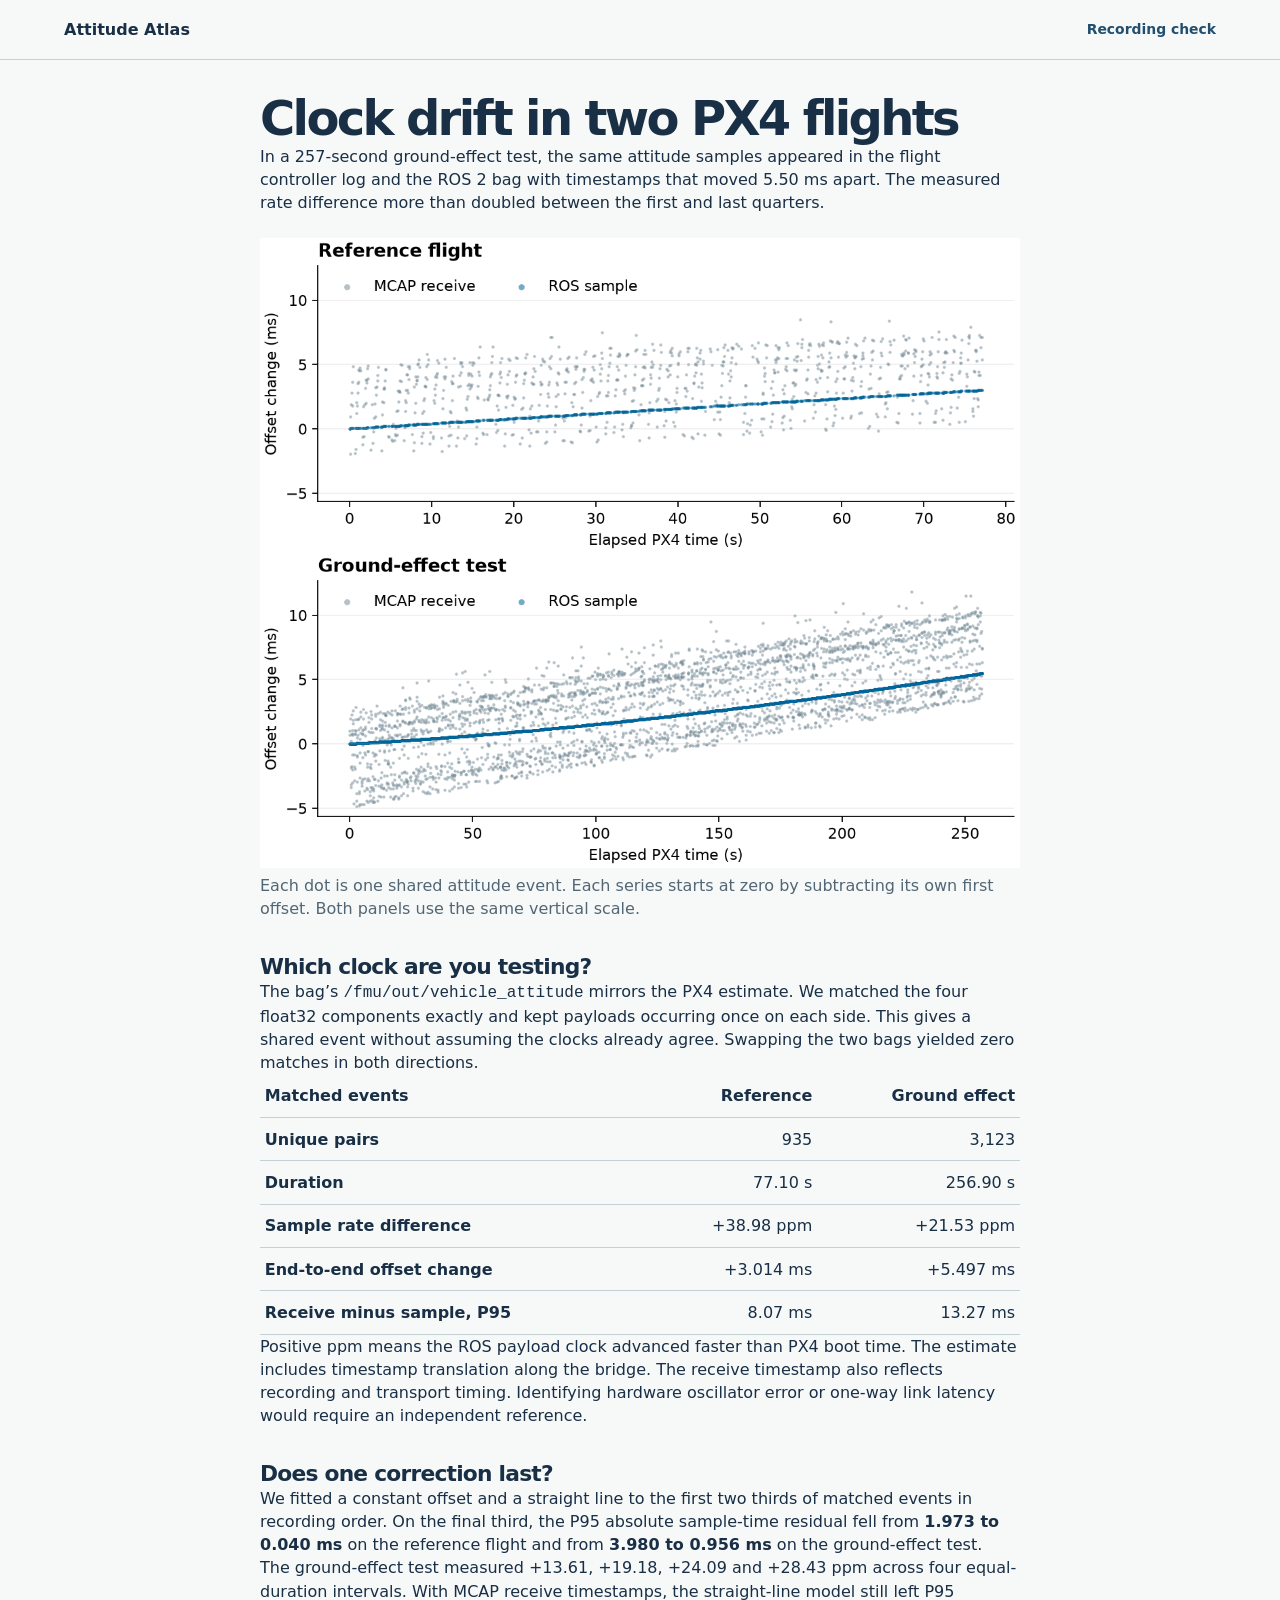
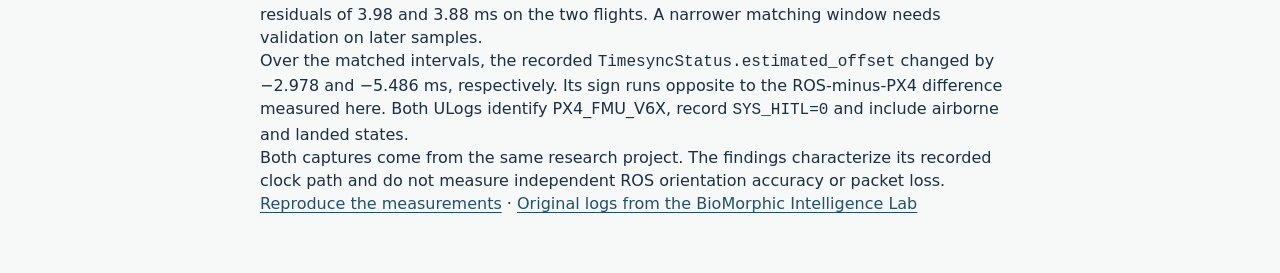
==== site/clock-study.html @ d073efee "Show real sample drift and recorder jitter side by side on the public site" ====
<!doctype html>
<html lang="en">
<head>
  <meta charset="utf-8">
  <meta name="viewport" content="width=device-width, initial-scale=1">
  <title>Clock drift in two PX4 flights · Attitude Atlas</title>
  <link rel="stylesheet" href="style.css">
  <style>
    main.study {max-width: 760px; padding-block: 2rem 4rem}
    .study h1 {font-size: clamp(2rem, 5vw, 3rem); line-height: 1.1}
    .study h2 {margin-top: 2rem}
    figure {margin: 1.5rem 0} figure img {width: 100%;height: auto}
    figcaption {color: var(--muted)}
    .study table {width: 100%;border-collapse: collapse;font-variant-numeric: tabular-nums}
    .study th,.study td {padding: .6rem .3rem; border-bottom: 1px solid var(--line); text-align: right}
    .study th:first-child {text-align: left}
  </style>
</head>
<body>
<header><div class="bar"><a class="brand" href="./">Attitude Atlas</a><nav><a href="logs.html">Recording check</a></nav></div></header>
<main class="study">
  <h1>Clock drift in two PX4 flights</h1>
  <p>In a 257-second ground-effect test, the same attitude samples appeared in the flight controller log and the ROS 2 bag with timestamps that moved 5.50 ms apart. The measured rate difference more than doubled between the first and last quarters.</p>
  <figure><img src="clock-offsets.png" width="1120" height="928" alt="Across both flights the ROS sample offset rises smoothly. The MCAP receive offset varies by several milliseconds between consecutive events.">
  <figcaption>Each dot is one shared attitude event. Each series starts at zero by subtracting its own first offset. Both panels use the same vertical scale.</figcaption></figure>
  <h2>Which clock are you testing?</h2>
  <p>The bag’s <code>/fmu/out/vehicle_attitude</code> mirrors the PX4 estimate. We matched the four float32 components exactly and kept payloads occurring once on each side. This gives a shared event without assuming the clocks already agree. Swapping the two bags yielded zero matches in both directions.</p>
  <table><thead><tr><th scope="col">Matched events</th><th scope="col">Reference</th><th scope="col">Ground effect</th></tr></thead>
  <tbody>
    <tr><th scope="row">Unique pairs</th><td>935</td><td>3,123</td></tr>
    <tr><th scope="row">Duration</th><td>77.10 s</td><td>256.90 s</td></tr>
    <tr><th scope="row">Sample rate difference</th><td>+38.98 ppm</td><td>+21.53 ppm</td></tr>
    <tr><th scope="row">End-to-end offset change</th><td>+3.014 ms</td><td>+5.497 ms</td></tr>
    <tr><th scope="row">Receive minus sample, P95</th><td>8.07 ms</td><td>13.27 ms</td></tr>
  </tbody></table>
  <p>Positive ppm means the ROS payload clock advanced faster than PX4 boot time. The estimate includes timestamp translation along the bridge. The receive timestamp also reflects recording and transport timing. Identifying hardware oscillator error or one-way link latency would require an independent reference.</p>
  <h2>Does one correction last?</h2>
  <p>We fitted a constant offset and a straight line to the first two thirds of matched events in recording order. On the final third, the P95 absolute sample-time residual fell from <strong>1.973 to 0.040 ms</strong> on the reference flight and from <strong>3.980 to 0.956 ms</strong> on the ground-effect test.</p>
  <p>The ground-effect test measured +13.61, +19.18, +24.09 and +28.43 ppm across four equal-duration intervals. With MCAP receive timestamps, the straight-line model still left P95 residuals of 3.98 and 3.88 ms on the two flights. A narrower matching window needs validation on later samples.</p>
  <p>Over the matched intervals, the recorded <code>TimesyncStatus.estimated_offset</code> changed by −2.978 and −5.486 ms, respectively. Its sign runs opposite to the ROS-minus-PX4 difference measured here. Both ULogs identify PX4_FMU_V6X, record <code>SYS_HITL=0</code> and include airborne and landed states.</p>
  <p>Both captures come from the same research project. The findings characterize its recorded clock path and do not measure independent ROS orientation accuracy or packet loss.</p>
  <p><a href="https://github.com/lazyerZZZ/attitude-atlas/tree/main/examples/clock-study">Reproduce the measurements</a> · <a href="https://github.com/BioMorphic-Intelligence-Lab/manipulator_assisted_landing/tree/488db55fa1d7b541b5287bd4faeeb33a91b6d533/data">Original logs from the BioMorphic Intelligence Lab</a></p>
</main>
</body></html>
---- site/style.css ----
:root {
  color-scheme: light;
  --ink: #192f46;
  --muted: #526675;
  --line: #c5d0d5;
  --blue: #214f70;
  --paper: #f7f9f8;
  --signal: #ff9963;
  font:
    16px/1.45 "Inter",
    system-ui,
    sans-serif;
  color: var(--ink);
  background: var(--paper);
}
* {
  box-sizing: border-box;
}
body {
  margin: 0;
}
a {
  color: var(--blue);
  text-underline-offset: 3px;
}
button,
select,
textarea,
input {
  font: inherit;
  color: inherit;
}
button,
select,
textarea {
  border: 1px solid var(--line);
  background: white;
  border-radius: 6px;
}
button {
  cursor: pointer;
  font-size: 0.85rem;
  font-weight: 650;
  padding: 0.52rem 0.86rem;
}
button:hover,
select:hover {
  border-color: var(--blue);
}
button:focus-visible,
a:focus-visible,
input:focus-visible,
textarea:focus-visible,
select:focus-visible,
canvas:focus-visible,
summary:focus-visible {
  outline: 3px solid #0075b5;
  outline-offset: 3px;
}
header {
  border-bottom: 1px solid var(--line);
}
.bar,
main {
  width: min(1152px, calc(100% - 64px));
  margin: auto;
}
.bar {
  height: 59px;
  display: flex;
  align-items: center;
  justify-content: space-between;
}
.brand,
nav a,
footer a {
  text-decoration: none;
}
.brand {
  display: flex;
  align-items: center;
  gap: 0.65rem;
  color: var(--ink);
  font-weight: 760;
}
.mark {
  display: grid;
  place-items: center;
  background: var(--ink);
  color: var(--signal);
  border-radius: 6px;
  width: 29px;
  height: 29px;
  font-size: 22px;
  line-height: 1;
}
nav {
  display: flex;
  gap: 26px;
  font-size: 0.87rem;
  font-weight: 600;
}
.intro {
  display: flex;
  align-items: center;
  justify-content: space-between;
  margin: 34px 0 25px;
  gap: 12px;
}
h1,
h2,
h3,
p {
  margin: 0;
}
h1 {
  font-size: clamp(40px, 5vw, 68px);
  font-weight: 750;
  letter-spacing: -0.055em;
  line-height: 1.02;
}
.intro p {
  margin-top: 8px;
  color: var(--muted);
  font-size: 1.08rem;
}
.intro button {
  background: var(--ink);
  border-color: var(--ink);
  color: white;
}
.workspace {
  display: grid;
  grid-template-columns: minmax(0, 1.95fr) minmax(280px, 1fr);
  border: 1px solid #b9c9d0;
  border-radius: 12px;
  overflow: hidden;
  background: white;
}
.viewer {
  position: relative;
  display: flex;
  flex-direction: column;
  background: #e4f0f5;
  min-width: 0;
  min-height: 398px;
}
.viewbar,
.viewfoot {
  position: absolute;
  z-index: 1;
  display: flex;
  align-items: center;
  justify-content: space-between;
  left: 0;
  right: 0;
  padding: 14px 19px;
  pointer-events: none;
}
.viewbar {
  top: 0;
  background: linear-gradient(#e4f0f5 50%, transparent);
}
.viewbar label,
.viewfoot button {
  pointer-events: auto;
}
.viewbar label {
  font-size: 0.77rem;
  display: flex;
  align-items: center;
  gap: 0.35rem;
}
.viewbar b {
  font-size: 0.92rem;
}
.viewfoot {
  bottom: 0;
  font-size: 0.75rem;
  color: #365169;
  background: linear-gradient(0deg, #e4f0f5 50%, transparent);
}
.viewfoot button {
  padding: 0.18rem 0.48rem;
  font-size: 0.72rem;
  background: #edf6f8;
}
.viewer canvas {
  width: 100%;
  height: 100%;
  position: absolute;
  inset: 0;
  touch-action: none;
  cursor: grab;
}
.viewer canvas:active {
  cursor: grabbing;
}
input {
  accent-color: var(--blue);
}
.controls {
  padding: 22px 24px;
  border-left: 1px solid var(--line);
  min-height: 400px;
}
h2 {
  font-size: 1.36rem;
  letter-spacing: -0.035em;
  line-height: 1.25;
}
.modes {
  display: flex;
  background: #edf1f3;
  padding: 3px;
  border-radius: 7px;
  margin: 14px 0 16px;
}
.modes button {
  flex: 1;
  background: transparent;
  border: 0;
  padding: 0.38rem 0.2rem;
  color: var(--muted);
  font-size: 0.79rem;
}
.modes button[aria-pressed="true"] {
  background: white;
  color: var(--ink);
  box-shadow: 0 1px 4px #243a4a26;
}
.pane > label,
.range label {
  display: flex;
  align-items: center;
  justify-content: space-between;
  font-size: 0.82rem;
  font-weight: 650;
}
.pane select,
.pane textarea {
  width: 100%;
  margin: 5px 0 12px;
  padding: 7px 9px;
}
.pane textarea {
  font-family: ui-monospace, monospace;
}
.range {
  margin: 7px 0 10px;
}
.range output,
#clock {
  font-variant-numeric: tabular-nums;
  font-weight: 550;
  color: var(--blue);
}
input[type="range"] {
  width: 100%;
  margin: 5px 0 0;
  display: block;
  height: 16px;
}
.hint {
  font-size: 0.78rem;
  color: var(--muted);
  margin-top: 12px;
  line-height: 1.5;
}
.primary {
  background: var(--blue);
  color: white;
  border-color: var(--blue);
}
.track-name {
  font-weight: bold;
  overflow-wrap: anywhere;
}
.track-actions {
  display: flex;
  gap: 7px;
  margin: 12px 0 20px;
}
#track a {
  display: inline-block;
  margin-top: 10px;
  font-size: 0.8rem;
}
.error {
  color: #9e3324;
  font-size: 0.8rem;
  margin-top: 0.5rem;
}
.error:empty {
  display: none;
}
.read-head,
.read-label,
footer {
  display: flex;
  align-items: center;
  gap: 12px;
}
.read-head {
  margin: 25px 0 10px;
  justify-content: space-between;
}
.read-head > span,
.read-label span,
footer {
  font-size: 0.8rem;
  color: var(--muted);
}
.readouts {
  display: grid;
  grid-template-columns: 1fr 1fr;
  border-block: 1px solid var(--line);
}
.readouts article {
  padding: 17px 22px 16px 0;
  min-width: 0;
}
.readouts article + article {
  border-left: 1px solid var(--line);
  padding: 17px 0 16px 22px;
}
.read-label h3 {
  font-size: 1rem;
}
.read-label button {
  margin-left: auto;
  font-size: 0.75rem;
  padding: 0.2rem 0.6rem;
}
.read-label span {
  font-size: 0.78rem;
}
.readouts dl {
  display: grid;
  grid-template-columns: repeat(4, 1fr);
  gap: 5px;
  margin: 10px 0 0;
}
.readouts dt,
.readouts dd {
  font-family: ui-monospace, "SFMono-Regular", monospace;
}
.readouts dt {
  color: var(--muted);
  font-size: 0.8rem;
}
.readouts dd {
  margin: 2px 0 0;
  font-size: clamp(0.8rem, 1.45vw, 1.12rem);
  letter-spacing: -0.05em;
}
details {
  margin-top: 18px;
}
summary {
  font-size: 0.92rem;
  font-weight: 650;
  cursor: pointer;
}
details p {
  max-width: 80ch;
  margin: 10px 0;
  font-size: 0.92rem;
  color: var(--muted);
}
details a {
  font-size: 0.87rem;
}
footer {
  justify-content: space-between;
  padding: 24px 0;
}
#notice:not(:empty) {
  position: fixed;
  bottom: 18px;
  left: 50%;
  transform: translateX(-50%);
  background: var(--ink);
  color: white;
  padding: 9px 16px;
  border-radius: 6px;
  z-index: 3;
  font-size: 0.85rem;
}
@media (max-width: 800px) {
  .bar,
  main {
    width: calc(100% - 32px);
  }
  .controls {
    padding: 18px 15px;
  }
  .workspace {
    grid-template-columns: minmax(0, 1.35fr) minmax(245px, 1fr);
  }
  .wide {
    display: none;
  }
}
@media (max-width: 650px) {
  nav {
    gap: 14px;
  }
  .intro {
    margin: 23px 0 18px;
    align-items: flex-start;
  }
  .intro p {
    font-size: 0.94rem;
  }
  .intro button {
    white-space: nowrap;
    font-size: 0.75rem;
    padding: 0.42rem 0.6rem;
  }
  .workspace {
    display: block;
  }
  .viewer {
    min-height: 285px;
  }
  .controls {
    min-height: 0;
    border-left: 0;
    border-top: 1px solid var(--line);
  }
  .readouts {
    grid-template-columns: 1fr;
  }
  .readouts article,
  .readouts article + article {
    padding: 13px 0;
    border-left: 0;
  }
  .readouts article + article {
    border-top: 1px solid var(--line);
  }
  .readouts dd {
    font-size: 1rem;
  }
  .viewbar,
  .viewfoot {
    padding: 10px 12px;
  }
  .bar {
    height: 50px;
  }
}
@media (max-width: 480px) {
  header .bar {
    height: auto;
    min-height: 64px;
    align-items: flex-start;
    flex-direction: column;
    justify-content: center;
    gap: 1px;
    padding: 6px 0 3px;
  }
  header nav {
    width: 100%;
    gap: 20px;
  }
  header nav a {
    display: inline-flex;
    align-items: center;
    min-height: 32px;
    white-space: nowrap;
  }
  .track-step button {
    margin-top: 6px;
  }
}
@media (max-width: 520px) {
  header .bar {
    height: auto;
    flex-direction: column;
    align-items: flex-start;
    padding-block: 6px;
  }
  header nav {
    display: flex;
    flex-wrap: wrap;
    gap: 0 14px;
    max-width: 100%;
  }
  header nav a {
    min-height: 32px;
    display: inline-flex;
    align-items: center;
  }
}
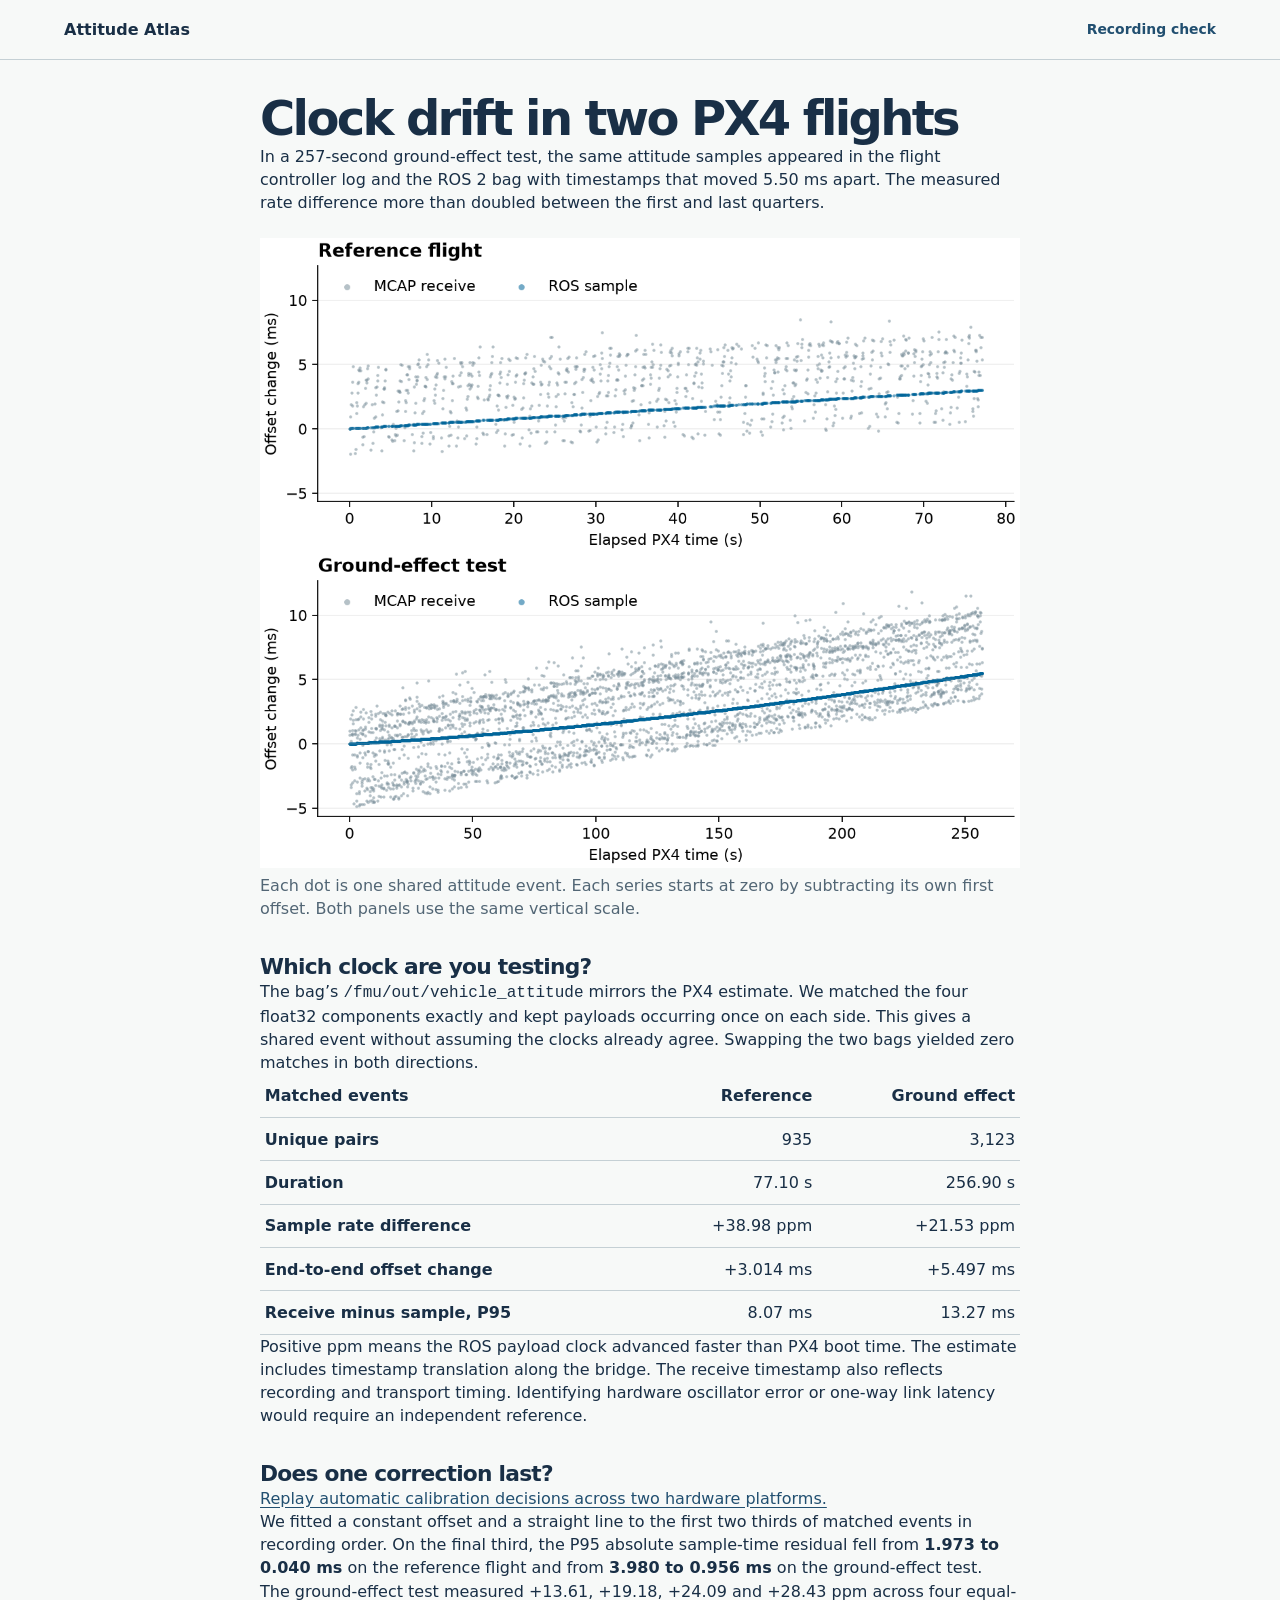
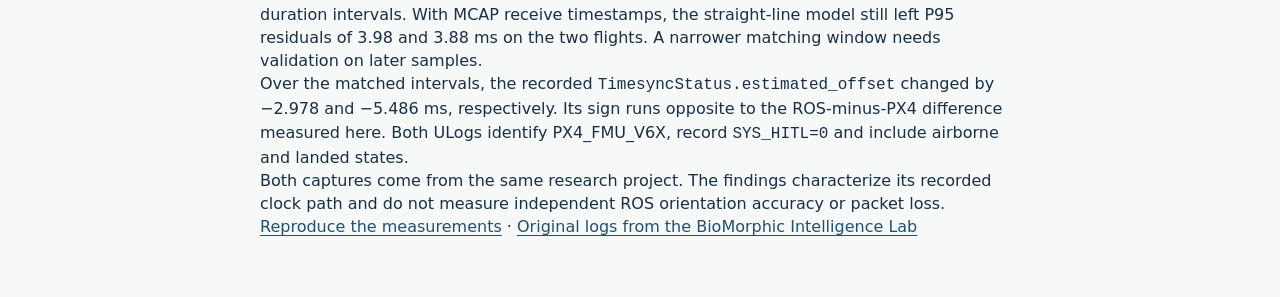
==== commit 3671e57c: "Explore hardware recordings and budget-dependent recalibration in the browser" ====
--- a/site/clock-study.html
+++ b/site/clock-study.html
@@ -35,6 +35,7 @@
   </tbody></table>
   <p>Positive ppm means the ROS payload clock advanced faster than PX4 boot time. The estimate includes timestamp translation along the bridge. The receive timestamp also reflects recording and transport timing. Identifying hardware oscillator error or one-way link latency would require an independent reference.</p>
   <h2>Does one correction last?</h2>
+  <p><a href="segments.html">Replay automatic calibration decisions across two hardware platforms.</a></p>
   <p>We fitted a constant offset and a straight line to the first two thirds of matched events in recording order. On the final third, the P95 absolute sample-time residual fell from <strong>1.973 to 0.040 ms</strong> on the reference flight and from <strong>3.980 to 0.956 ms</strong> on the ground-effect test.</p>
   <p>The ground-effect test measured +13.61, +19.18, +24.09 and +28.43 ppm across four equal-duration intervals. With MCAP receive timestamps, the straight-line model still left P95 residuals of 3.98 and 3.88 ms on the two flights. A narrower matching window needs validation on later samples.</p>
   <p>Over the matched intervals, the recorded <code>TimesyncStatus.estimated_offset</code> changed by −2.978 and −5.486 ms, respectively. Its sign runs opposite to the ROS-minus-PX4 difference measured here. Both ULogs identify PX4_FMU_V6X, record <code>SYS_HITL=0</code> and include airborne and landed states.</p>
